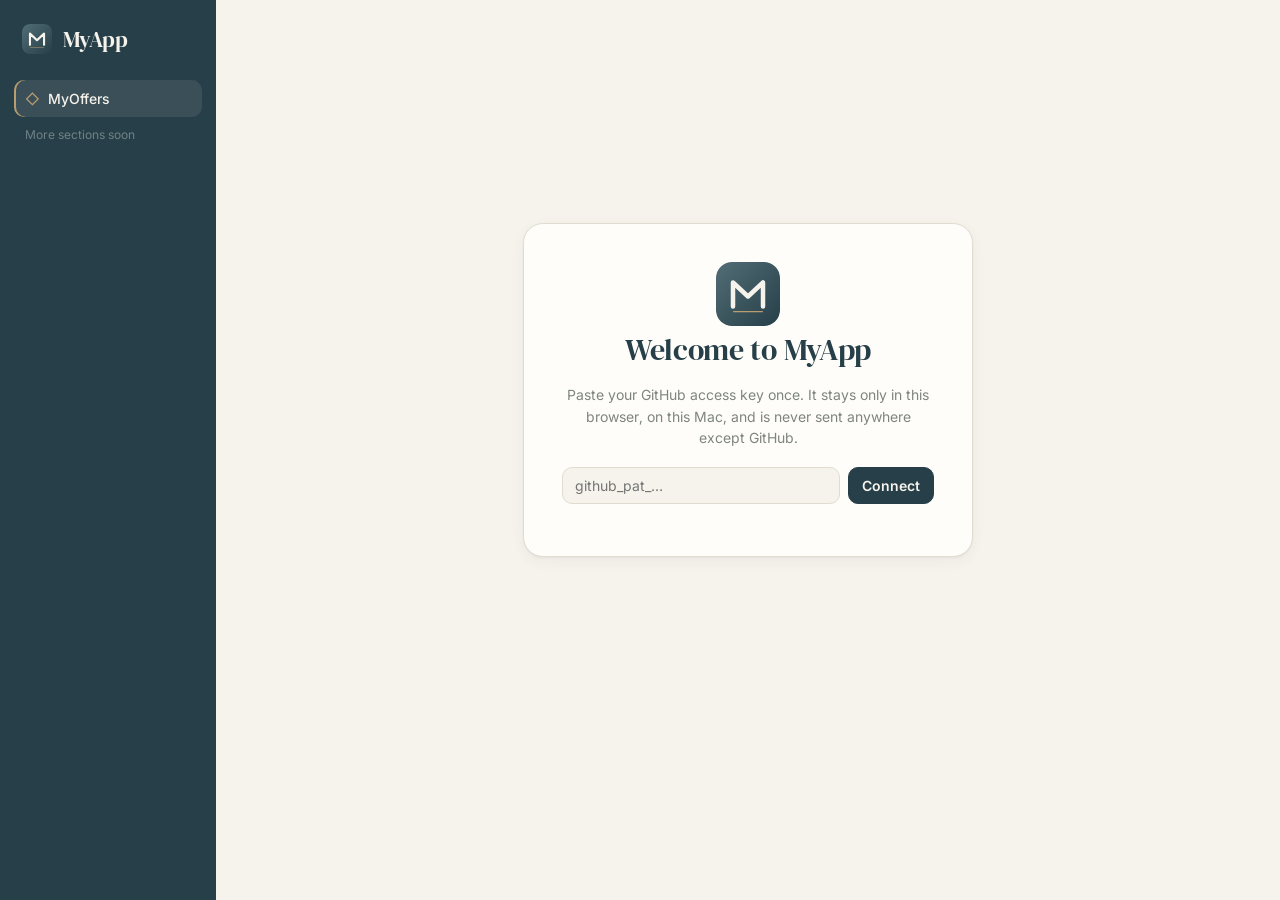
==== index.html @ 7c306710 "MyApp v1: MyOffers section (Coastal Quiet Luxury design, P1-P8 priorities, Action needed) Co-Authore" ====
<!DOCTYPE html>
<html lang="en">
<head>
  <meta charset="utf-8">
  <meta name="viewport" content="width=device-width, initial-scale=1">
  <title>MyApp</title>
  <meta name="robots" content="noindex, nofollow">
  <meta name="apple-mobile-web-app-title" content="MyApp">
  <meta name="theme-color" content="#263F48">
  <link rel="icon" href="icon.svg" type="image/svg+xml">
  <link rel="apple-touch-icon" href="icon-180.png">
  <link rel="manifest" href="manifest.webmanifest">
  <link rel="preconnect" href="https://fonts.googleapis.com">
  <link rel="preconnect" href="https://fonts.gstatic.com" crossorigin>
  <link href="https://fonts.googleapis.com/css2?family=DM+Serif+Display&family=Inter:wght@400;500;600;700&display=swap" rel="stylesheet">
  <link rel="stylesheet" href="css/app.css">
</head>
<body>
  <div id="app">
    <aside class="sidebar">
      <div class="brand"><img src="icon.svg" alt=""><span>MyApp</span></div>
      <nav>
        <a class="nav-item active" data-section="offers" href="#offers">
          <span class="nav-ico">◇</span><span>MyOffers</span><span class="nav-badge gold" id="nav-actions" title="Actions needed"></span><span class="nav-badge" id="nav-count" title="Offers to apply to"></span>
        </a>
        <div class="nav-soon">More sections soon</div>
      </nav>
      <div class="sidebar-foot">
        <button class="link" id="btn-disconnect" hidden>Disconnect</button>
      </div>
    </aside>

    <main id="main">
      <!-- Setup (first launch) -->
      <section id="setup" class="setup" hidden>
        <div class="setup-card">
          <img src="icon.svg" alt="" class="setup-icon">
          <h1>Welcome to MyApp</h1>
          <p>Paste your GitHub access key once. It stays only in this browser, on this Mac, and is never sent anywhere except GitHub.</p>
          <form id="setup-form">
            <input id="token" type="password" placeholder="github_pat_…" autocomplete="off" spellcheck="false" required>
            <button class="btn primary" type="submit">Connect</button>
          </form>
          <p class="error" id="setup-error"></p>
        </div>
      </section>

      <!-- MyOffers -->
      <section id="offers" hidden>
        <header class="page-head">
          <div>
            <h1>MyOffers</h1>
            <div class="freshness" id="freshness"></div>
          </div>
          <button class="btn ghost" id="btn-refresh" title="Reload the data">↻ Refresh</button>
        </header>
        <div id="banners"></div>
        <div id="actions"></div>

        <div class="toolbar">
          <div class="tabs" id="tabs"></div>
          <div class="filters">
            <input id="search" type="search" placeholder="Search firm or role…">
            <select id="market"><option value="">All locations</option></select>
            <label class="toggle"><input type="checkbox" id="top-only"> ★ Top firms</label>
          </div>
          <div class="bands" id="band-filter"></div>
        </div>

        <div id="list"></div>
      </section>
    </main>
  </div>

  <div id="tooltip" class="tooltip" role="tooltip" hidden></div>
  <div id="toast" class="toast" hidden></div>

  <dialog id="rename-dialog">
    <form method="dialog" id="rename-form">
      <h3>Edit entry</h3>
      <label>Firm<input id="rename-company"></label>
      <label>Role<input id="rename-title"></label>
      <div class="dialog-actions">
        <button class="btn ghost" value="cancel">Cancel</button>
        <button class="btn primary" value="save">Save</button>
      </div>
    </form>
  </dialog>

  <script src="js/github.js"></script>
  <script src="js/offers.js"></script>
  <script src="js/app.js"></script>
</body>
</html>
---- css/app.css ----
[hidden] { display: none !important; }

/* Coastal Quiet Luxury — Palette A: Limestone & Deep Ocean */
:root {
  --ivory: #F6F3EC; --limestone: #EAE5DB; --stone: #D4CABC; --greige: #A9A69B;
  --ocean: #526D75; --deep: #263F48; --gold: #B99C70;
  --bg: var(--ivory); --panel: #FFFDF9; --line: #E2DCD0; --fg: var(--deep); --muted: #7E8580;
  --side: var(--deep); --side-fg: #C9D2D0; --side-hi: #F6F3EC;
  --shadow: 0 1px 2px rgba(38,63,72,.05), 0 4px 14px rgba(38,63,72,.05);
  /* text ink by priority: the higher the priority, the darker */
  --ink-1: #14262D; --ink-2: #1E343C; --ink-3: #2C4650; --ink-4: #3A535C;
  --ink-5: #526D75; --ink-6: #67787B; --ink-7: #7A8582; --ink-8: #868C86;
  /* statuses (muted, natural) */
  --s-apply: var(--deep); --s-apply-bg: #E1E7E6;
  --s-applied: #5E7A69; --s-applied-bg: #E3E9E0;
  --s-action: #8A6A3B; --s-action-bg: #F2E8D6;
  --s-rej: #9A5B4B; --s-rej-bg: #F1E3DD;
  --s-off: #F6F3EC; --s-off-bg: var(--gold);
  --radius: 14px;
  --serif: "DM Serif Display", "Cormorant Garamond", Georgia, serif;
  font-family: "Inter", -apple-system, BlinkMacSystemFont, "Segoe UI", sans-serif;
  font-feature-settings: "tnum" 1;
}
@media (prefers-color-scheme: dark) {
  :root {
    --bg: #18262C; --panel: #1F3038; --line: #2E424A; --fg: #EAE5DB; --muted: #9AA39F; --side: #111D22;
    --ink-1: #F6F3EC; --ink-2: #EAE5DB; --ink-3: #D9D3C7; --ink-4: #C8C2B6; --ink-5: #B3AFA5; --ink-6: #9EA19A; --ink-7: #8E918B; --ink-8: #80847E;
    --s-apply: #EAE5DB; --s-apply-bg: #2E4750; --s-applied-bg: #2C3D33; --s-applied: #A9C2AE;
    --s-action-bg: #43382A; --s-action: #D9BE91; --s-rej-bg: #43302B; --s-rej: #D9A595;
    --shadow: 0 1px 2px rgba(0,0,0,.3);
  }
}
* { box-sizing: border-box; }
body { margin: 0; background: var(--bg); color: var(--fg); font-size: 14px; -webkit-font-smoothing: antialiased; }
#app { display: flex; min-height: 100vh; }

/* sidebar */
.sidebar { width: 216px; flex: none; background: var(--side); color: var(--side-fg); display: flex; flex-direction: column;
  padding: 22px 14px; position: sticky; top: 0; height: 100vh; }
.brand { display: flex; align-items: center; gap: 11px; color: var(--side-hi); font-family: var(--serif); font-size: 22px; padding: 2px 8px 26px; }
.brand img { width: 30px; height: 30px; border-radius: 8px; }
.nav-item { display: flex; align-items: center; gap: 8px; padding: 10px 11px; border-radius: 10px; color: var(--side-fg); text-decoration: none; font-weight: 500; }
.nav-item > span:nth-child(2) { margin-right: auto; }
.nav-item.active { background: rgba(246,243,236,.09); color: var(--side-hi); box-shadow: inset 2px 0 0 var(--gold); }
.nav-ico { color: var(--gold); }
.nav-badge { background: rgba(246,243,236,.16); color: var(--side-hi); font-size: 11px; font-weight: 700; border-radius: 10px; padding: 1px 7px; }
.nav-badge.gold { background: var(--gold); color: var(--deep); }
.nav-badge:empty { display: none; }
.nav-soon { padding: 10px 11px; font-size: 12px; opacity: .45; }
.sidebar-foot { margin-top: auto; padding: 8px; }
.link { background: none; border: 0; color: var(--side-fg); opacity: .6; cursor: pointer; font: inherit; font-size: 12px; padding: 0; }
.link:hover { opacity: 1; }

/* main */
main { flex: 1; min-width: 0; padding: 30px 40px 70px; }
.page-head { display: flex; align-items: flex-start; justify-content: space-between; margin-bottom: 8px; }
h1 { font-family: var(--serif); font-weight: 400; font-size: 34px; margin: 0 0 4px; letter-spacing: -.01em; color: var(--fg); }
.freshness { color: var(--muted); font-size: 13px; }
.freshness.stale { color: var(--s-rej); font-weight: 600; }
.banner { border-radius: 12px; padding: 11px 15px; margin: 10px 0; font-weight: 500; }
.banner.red { background: var(--s-rej-bg); color: var(--s-rej); }
.banner.amber { background: var(--s-action-bg); color: var(--s-action); }

.btn { display: inline-flex; align-items: center; gap: 6px; border-radius: 10px; padding: 7px 13px; font: inherit; font-weight: 600;
  border: 1px solid var(--line); background: var(--panel); color: var(--fg); cursor: pointer; text-decoration: none; white-space: nowrap; }
.btn:hover { border-color: var(--ocean); }
.btn.primary { background: var(--deep); border-color: var(--deep); color: var(--ivory); }
.btn.ghost { background: transparent; }
.btn.open { padding: 6px 12px; font-size: 12.5px; background: var(--ocean); border-color: var(--ocean); color: var(--ivory); }
.btn.open:hover { background: var(--deep); }

/* actions */
.actions-head, .band-head { font-family: var(--serif); font-weight: 400; display: flex; align-items: baseline; gap: 10px; }
.actions-head { font-size: 22px; margin: 18px 0 10px; color: var(--s-action); }
.actions-grid { display: grid; grid-template-columns: repeat(auto-fill, minmax(300px, 1fr)); gap: 12px; margin-bottom: 8px; }
.action { background: var(--panel); border: 1px solid var(--gold); border-radius: var(--radius); padding: 15px 16px; box-shadow: var(--shadow);
  display: flex; flex-direction: column; gap: 3px; }
.action-type { font-size: 11.5px; font-weight: 700; letter-spacing: .08em; text-transform: uppercase; color: var(--s-action); }
.action .company { font-size: 16px; color: var(--ink-1); }
.action .title { color: var(--ink-3); }
.deadline { margin-top: 8px; font-size: 12.5px; font-weight: 600; color: var(--ocean); }
.deadline.urgent { color: var(--s-rej); }
.deadline.none { color: var(--muted); font-weight: 500; }
.action-btns { display: flex; gap: 8px; margin-top: 12px; }

/* toolbar */
.toolbar { position: sticky; top: 0; z-index: 5; background: var(--bg); padding: 14px 0 12px; margin-bottom: 4px;
  display: grid; gap: 10px; border-bottom: 1px solid var(--line); }
.tabs { display: flex; gap: 6px; flex-wrap: wrap; }
.tab { border: 1px solid var(--line); background: var(--panel); color: var(--fg); border-radius: 999px; padding: 7px 15px;
  font: inherit; font-weight: 600; cursor: pointer; display: inline-flex; gap: 8px; align-items: center; }
.tab span { color: var(--muted); font-size: 12px; font-weight: 500; }
.tab.on { background: var(--deep); color: var(--ivory); border-color: var(--deep); }
.tab.on span { color: var(--stone); }
.filters { display: flex; gap: 8px; flex-wrap: wrap; align-items: center; }
.filters input[type=search], .filters select { font: inherit; padding: 7px 11px; border-radius: 10px; border: 1px solid var(--line);
  background: var(--panel); color: var(--fg); }
.filters input[type=search] { width: 260px; }
.toggle { display: inline-flex; gap: 6px; align-items: center; color: var(--muted); font-weight: 500; cursor: pointer; }
.toggle input { accent-color: var(--gold); }
.bands { display: flex; gap: 6px; flex-wrap: wrap; }
.band-chip { font: inherit; font-size: 12px; font-weight: 600; border-radius: 999px; padding: 4px 11px; cursor: pointer;
  border: 1px solid var(--line); background: transparent; color: var(--muted); }
.band-chip i { font-style: normal; opacity: .7; font-weight: 500; margin-left: 3px; }
.band-chip.on { background: var(--deep); border-color: var(--deep); color: var(--ivory); }

/* list */
.band-head { font-size: 21px; margin: 28px 0 12px; color: var(--fg); }
.band-head .range { font-family: Inter, sans-serif; font-size: 12px; color: var(--gold); font-weight: 700; letter-spacing: .04em; }
.band-head .count, .actions-head .count { font-family: Inter, sans-serif; color: var(--muted); font-weight: 500; font-size: 13px; }
.grid { display: grid; grid-template-columns: repeat(auto-fill, minmax(330px, 1fr)); gap: 12px; }
.empty { color: var(--muted); padding: 40px 0; text-align: center; }
.empty.error { color: var(--s-rej); }

.card { --ink: var(--ink-5); background: var(--panel); border: 1px solid var(--line); border-radius: var(--radius); box-shadow: var(--shadow);
  padding: 15px 16px 13px; display: flex; flex-direction: column; gap: 3px; transition: transform .15s ease, box-shadow .15s ease; }
.card:hover { transform: translateY(-1px); box-shadow: 0 6px 20px rgba(38,63,72,.09); }
.card.st-rejected-card, .card.st-na-card, .card.st-closed-card { opacity: .6; }
.card-top { display: flex; align-items: center; gap: 7px; margin-bottom: 5px; min-height: 22px; }
.prio { font-size: 11.5px; font-weight: 700; border-radius: 7px; padding: 2px 8px; letter-spacing: .03em; }
.tag { font-size: 11.5px; font-weight: 600; color: var(--muted); border-radius: 7px; padding: 2px 6px; }
.tag.star { color: var(--gold); padding-left: 0; }
.tag.new { background: var(--s-apply-bg); color: var(--fg); }
.tag.review { background: var(--s-action-bg); color: var(--s-action); }
.icon-btn { margin-left: auto; background: none; border: 0; color: var(--muted); cursor: pointer; font-size: 14px; opacity: 0; padding: 2px 4px; }
.card:hover .icon-btn { opacity: .8; }

.company { font-weight: 700; font-size: 15.5px; letter-spacing: -.005em; }
.title { font-size: 13.5px; line-height: 1.4; }
.meta { color: var(--muted); font-size: 12.5px; margin-top: 2px; }
.card-bottom { display: flex; align-items: center; gap: 7px; margin-top: 12px; flex-wrap: wrap; }
.spacer { flex: 1; }
.via { color: var(--muted); font-size: 11.5px; }

.status-pill { font: inherit; font-size: 12px; font-weight: 700; border: 0; border-radius: 999px; padding: 4px 24px 4px 11px;
  cursor: pointer; appearance: none; -webkit-appearance: none;
  background-image: linear-gradient(45deg, transparent 50%, currentColor 50%), linear-gradient(135deg, currentColor 50%, transparent 50%);
  background-position: calc(100% - 13px) 52%, calc(100% - 9px) 52%; background-size: 4px 4px; background-repeat: no-repeat; }
.status-pill:focus { outline: 2px solid color-mix(in srgb, currentColor 35%, transparent); }
.status-pill option { color: #263F48; background: #FFFDF9; font-weight: 500; }
.st-apply { background-color: var(--s-apply-bg); color: var(--s-apply); }
.st-applied { background-color: var(--s-applied-bg); color: var(--s-applied); }
.st-test, .st-interview { background-color: var(--s-action-bg); color: var(--s-action); }
.st-offer { background-color: var(--s-off-bg); color: var(--s-off); }
.st-rejected { background-color: var(--s-rej-bg); color: var(--s-rej); }
.st-na, .st-closed { background-color: var(--limestone); color: var(--muted); }
@media (prefers-color-scheme: dark) { .st-na, .st-closed { background-color: #2E424A; } }
.info { width: 17px; height: 17px; border-radius: 50%; border: 1px solid var(--greige); color: var(--greige); font-size: 10.5px;
  font-weight: 700; display: inline-flex; align-items: center; justify-content: center; cursor: help; }
.info:hover, .info:focus { outline: none; color: var(--fg); border-color: var(--fg); }

.tooltip { position: absolute; z-index: 50; max-width: 300px; background: #263F48; color: #F6F3EC; border-radius: 10px;
  padding: 10px 12px; font-size: 12.5px; line-height: 1.45; box-shadow: 0 10px 28px rgba(20,38,45,.25); pointer-events: none; }
.tip-row + .tip-row { margin-top: 3px; }
.tip-row b { color: #B99C70; font-weight: 600; }
.tip-row.warn { color: #E2C79B; }
.tip-row.muted { color: #D4CABC; opacity: .8; }
.toast { position: fixed; bottom: 24px; left: 50%; transform: translateX(-50%); background: #263F48; color: #F6F3EC; padding: 9px 18px;
  border-radius: 999px; font-weight: 600; box-shadow: 0 10px 28px rgba(20,38,45,.25); z-index: 60; }
.toast.bad { background: #9A5B4B; }

/* setup */
.setup { display: grid; place-items: center; min-height: 80vh; }
.setup-card { background: var(--panel); border: 1px solid var(--line); border-radius: 20px; padding: 38px; max-width: 450px; text-align: center; box-shadow: var(--shadow); }
.setup-card h1 { font-size: 30px; }
.setup-icon { width: 64px; height: 64px; border-radius: 16px; }
.setup-card p { color: var(--muted); line-height: 1.55; }
.setup-card form { display: flex; gap: 8px; margin-top: 18px; }
.setup-card input { flex: 1; font: inherit; padding: 9px 12px; border-radius: 10px; border: 1px solid var(--line); background: var(--bg); color: var(--fg); }
.error { color: var(--s-rej) !important; }

dialog { border: 1px solid var(--line); border-radius: 16px; background: var(--panel); color: var(--fg); padding: 22px; width: 390px; }
dialog::backdrop { background: rgba(38,63,72,.35); }
dialog h3 { font-family: var(--serif); font-weight: 400; font-size: 22px; margin: 0 0 14px; }
dialog label { display: grid; gap: 4px; font-size: 12px; color: var(--muted); margin-bottom: 10px; }
dialog input { font: inherit; padding: 8px 11px; border-radius: 10px; border: 1px solid var(--line); background: var(--bg); color: var(--fg); }
.dialog-actions { display: flex; justify-content: flex-end; gap: 8px; }

@media (max-width: 760px) {
  .sidebar { display: none; }
  main { padding: 18px; }
  .filters input[type=search] { width: 100%; }
}

/* ================= Priority theme =================
   Chip: colour gradient violet → red → orange → yellow (P1 → P6), muted stone for P7-P8.
   Card background: the higher the priority, the deeper the ocean blue. */
.prio { color: #fff; text-shadow: 0 1px 1px rgba(0,0,0,.18); box-shadow: 0 1px 3px rgba(0,0,0,.18); min-width: 30px; text-align: center; }
.prio.lvl-1 { background: linear-gradient(90deg, #5B2A8E, #8E2F94); }
.prio.lvl-2 { background: linear-gradient(90deg, #8E2F94, #C2346A); }
.prio.lvl-3 { background: linear-gradient(90deg, #C2346A, #E2513A); }
.prio.lvl-4 { background: linear-gradient(90deg, #E2513A, #EF8530); }
.prio.lvl-5 { background: linear-gradient(90deg, #EF8530, #F4B13A); color: #fff; }
.prio.lvl-6 { background: linear-gradient(90deg, #F4B13A, #F2D35C); color: #5A4512; text-shadow: none; }
.prio.lvl-7, .prio.lvl-8 { background: linear-gradient(135deg, #C9C1B3, #DDD6CA); color: #5E5A52; text-shadow: none; box-shadow: none; }

.card { --c-bg: var(--panel); --c-fg: var(--deep); --c-sub: #3A535C; --c-muted: var(--muted); --c-line: var(--line);
  --c-chip: rgba(38,63,72,.07); --c-btn-bg: var(--ocean); --c-btn-fg: var(--ivory);
  background: var(--c-bg); border-color: var(--c-line); color: var(--c-fg); }
.card.lvl-1 { --c-bg: linear-gradient(150deg, #2A4651 0%, #35545F 100%); }
.card.lvl-2 { --c-bg: linear-gradient(150deg, #3F5E6A 0%, #4C6C78 100%); }
.card.lvl-3 { --c-bg: linear-gradient(150deg, #5B7B86 0%, #698994 100%); }
.card.lvl-4 { --c-bg: linear-gradient(150deg, #A4BAC0 0%, #B3C6CB 100%); }
.card.lvl-5 { --c-bg: linear-gradient(150deg, #CAD7DA 0%, #D5E0E2 100%); }
.card.lvl-6 { --c-bg: linear-gradient(150deg, #E2E9EA 0%, #EAF0F0 100%); }
.card.lvl-7 { --c-bg: #FFFFFF; }
.card.lvl-8 { --c-bg: #FFFFFF; }
/* dark cards (P1-P4): light text and inverted controls */
.card.lvl-1, .card.lvl-2, .card.lvl-3 {
  --c-fg: #F6F3EC; --c-sub: #DCE3E2; --c-muted: #A9BCC0; --c-line: transparent; --c-chip: rgba(246,243,236,.12);
  --c-btn-bg: #F6F3EC; --c-btn-fg: #263F48; }
.card.lvl-3 { --c-muted: #E6ECEC; --c-sub: #F6F3EC; }
.card { background: var(--c-bg); }
.card .company { color: var(--c-fg); }
.card .title { color: var(--c-sub); }
.card .meta, .card .via { color: var(--c-muted); }
.card .tag { color: var(--c-muted); }
.card .tag.new { background: var(--c-chip); color: var(--c-fg); }
.card .tag.star { color: #8A6A3B; }
.card.lvl-1 .tag.star, .card.lvl-2 .tag.star, .card.lvl-3 .tag.star { color: #EBD3A6; }
.card .icon-btn { color: var(--c-muted); }
.card .info { color: var(--c-muted); border-color: var(--c-muted); }
.card .info:hover, .card .info:focus { color: var(--c-fg); border-color: var(--c-fg); }
.card .btn.open { background: var(--c-btn-bg); border-color: var(--c-btn-bg); color: var(--c-btn-fg); }
.card .btn.open:hover { filter: brightness(1.08); }
.card.lvl-1:hover, .card.lvl-2:hover { box-shadow: 0 8px 24px rgba(38,63,72,.28); }
/* status pill on dark cards: same hue, readable */
.card.lvl-1 .status-pill, .card.lvl-2 .status-pill, .card.lvl-3 .status-pill { box-shadow: 0 0 0 1px rgba(246,243,236,.25); }
.card.lvl-1 .st-apply, .card.lvl-2 .st-apply, .card.lvl-3 .st-apply { background-color: rgba(246,243,236,.14); color: #F6F3EC; }

/* ================= Alignment =================
   Same structure on every card: top row, firm, role (max 2 lines), meta (1 line), and the action row pinned to the bottom. */
.grid { align-items: stretch; }
.card { min-height: 196px; }
.card .title { display: -webkit-box; -webkit-line-clamp: 2; -webkit-box-orient: vertical; overflow: hidden; min-height: 2.8em; }
.card .meta { white-space: nowrap; overflow: hidden; text-overflow: ellipsis; }
.card .company { white-space: nowrap; overflow: hidden; text-overflow: ellipsis; }
.card-bottom { margin-top: auto; padding-top: 12px; flex-wrap: nowrap; display: grid; grid-template-columns: auto auto 1fr auto; align-items: center; gap: 8px; }
.card-bottom .status-pill { width: 128px; }
.card-bottom .right { display: flex; align-items: center; gap: 8px; justify-self: end; }
.card-bottom .btn.open { width: 118px; justify-content: center; }
.card-bottom .via { white-space: nowrap; }
.card.lvl-4 { --c-muted: #4C6168; --c-sub: #263F48; }
.card.lvl-4 .st-apply, .card.lvl-5 .st-apply, .card.lvl-6 .st-apply, .card.lvl-7 .st-apply { background-color: rgba(255,253,249,.75); }
.card.lvl-4 .info, .card.lvl-5 .info { color: #4C6168; border-color: #4C6168; }
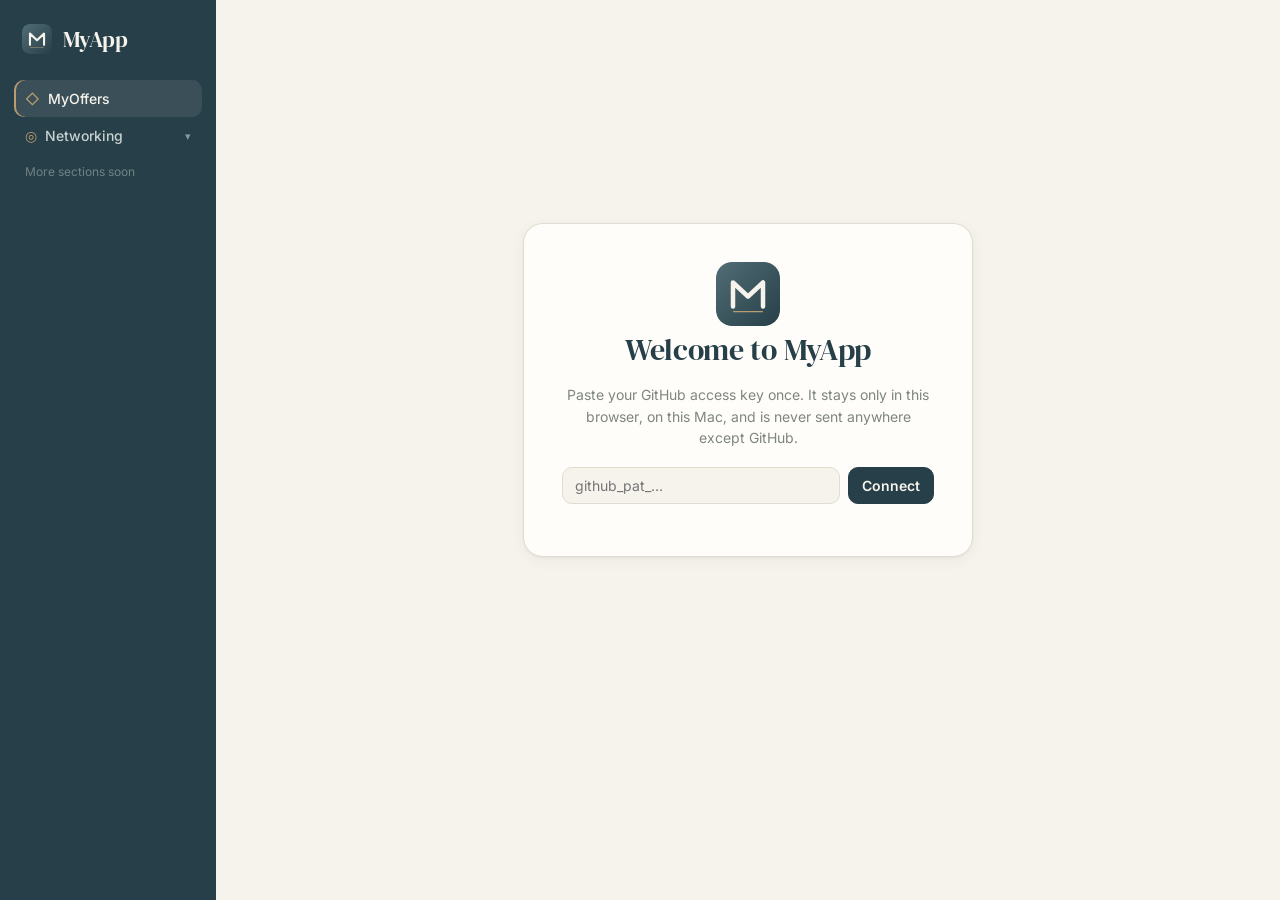
==== commit 92bbca74: "Networking section: folder with one page per step, person sheet Co-Authored-By: Claude Opus 5.5 <nor" ====
--- a/index.html
+++ b/index.html
@@ -23,6 +23,19 @@
         <a class="nav-item active" data-section="offers" href="#offers">
           <span class="nav-ico">◇</span><span>MyOffers</span><span class="nav-badge gold" id="nav-actions" title="Actions needed"></span><span class="nav-badge" id="nav-count" title="Offers to apply to"></span>
         </a>
+        <a class="nav-item nav-folder" data-section="networking" href="#networking/today">
+          <span class="nav-ico">◎</span><span>Networking</span><span class="nav-caret">▾</span>
+        </a>
+        <div class="nav-sub" id="nav-sub">
+          <a href="#networking/today" data-page="today">Today</a>
+          <a href="#networking/firms" data-page="firms">Firms</a>
+          <a href="#networking/requests" data-page="requests">Requests<span class="nav-badge" id="nb-requests"></span></a>
+          <a href="#networking/messages" data-page="messages">Messages<span class="nav-badge" id="nb-messages"></span></a>
+          <a href="#networking/replies" data-page="replies">Replies<span class="nav-badge gold" id="nb-replies"></span></a>
+          <a href="#networking/calls" data-page="calls">Calls<span class="nav-badge" id="nb-calls"></span></a>
+          <a href="#networking/followup" data-page="followup">Follow-up<span class="nav-badge gold" id="nb-followup"></span></a>
+          <a href="#networking/network" data-page="network">Network</a>
+        </div>
         <div class="nav-soon">More sections soon</div>
       </nav>
       <div class="sidebar-foot">
@@ -43,6 +56,15 @@
           </form>
           <p class="error" id="setup-error"></p>
         </div>
+      </section>
+
+      <!-- Networking -->
+      <section id="networking" hidden>
+        <header class="page-head">
+          <div><h1 id="net-title">Today</h1><div class="freshness" id="net-fresh"></div></div>
+          <div class="head-right"><input id="net-search" type="search" placeholder="Search…"><button class="btn ghost" id="btn-net-refresh">↻ Refresh</button></div>
+        </header>
+        <div id="net-body"></div>
       </section>
 
       <!-- MyOffers -->
@@ -72,6 +94,7 @@
     </main>
   </div>
 
+  <div id="person-wrap" class="person-wrap" hidden><aside id="person" class="person"></aside></div>
   <div id="tooltip" class="tooltip" role="tooltip" hidden></div>
   <div id="toast" class="toast" hidden></div>
 
@@ -89,6 +112,7 @@
 
   <script src="js/github.js"></script>
   <script src="js/offers.js"></script>
+  <script src="js/networking.js"></script>
   <script src="js/app.js"></script>
 </body>
 </html>
--- a/css/app.css
+++ b/css/app.css
@@ -243,3 +243,124 @@
 .card.lvl-4 { --c-muted: #4C6168; --c-sub: #263F48; }
 .card.lvl-4 .st-apply, .card.lvl-5 .st-apply, .card.lvl-6 .st-apply, .card.lvl-7 .st-apply { background-color: rgba(255,253,249,.75); }
 .card.lvl-4 .info, .card.lvl-5 .info { color: #4C6168; border-color: #4C6168; }
+
+/* Action cards: same structure everywhere, deadline + buttons pinned to the bottom */
+.actions-grid { align-items: stretch; }
+.action .title { display: -webkit-box; -webkit-line-clamp: 2; -webkit-box-orient: vertical; overflow: hidden; min-height: 2.8em; }
+.action .company { white-space: nowrap; overflow: hidden; text-overflow: ellipsis; }
+.action .deadline { margin-top: auto; padding-top: 10px; }
+.action-btns .btn { min-width: 116px; justify-content: center; }
+
+/* Filter row: identical heights and look in Safari (native controls reset) */
+.filters { align-items: center; }
+.filters input[type=search], .filters select {
+  -webkit-appearance: none; appearance: none; height: 38px; line-height: 20px; padding: 8px 12px; margin: 0;
+  border-radius: 10px; font-size: 14px; box-sizing: border-box; vertical-align: middle; }
+.filters input[type=search]::-webkit-search-decoration { -webkit-appearance: none; }
+.filters select { padding-right: 32px; min-width: 190px; cursor: pointer;
+  background-image: linear-gradient(45deg, transparent 50%, var(--muted) 50%), linear-gradient(135deg, var(--muted) 50%, transparent 50%);
+  background-position: calc(100% - 17px) 52%, calc(100% - 12px) 52%; background-size: 5px 5px; background-repeat: no-repeat; }
+.toggle { height: 38px; padding: 0 12px; border: 1px solid var(--line); border-radius: 10px; background: var(--panel); box-sizing: border-box; }
+.toggle input { -webkit-appearance: none; appearance: none; width: 16px; height: 16px; margin: 0; border: 1.5px solid var(--greige);
+  border-radius: 4px; display: inline-grid; place-content: center; cursor: pointer; }
+.toggle input:checked { background: var(--gold); border-color: var(--gold); }
+.toggle input:checked::after { content: "✓"; color: #fff; font-size: 11px; font-weight: 700; line-height: 1; }
+.toggle:has(input:checked) { border-color: var(--gold); color: var(--fg); }
+
+/* ================= Networking ================= */
+.net-toolbar { grid-template-columns: auto 1fr; align-items: center; }
+.net-toolbar .filters { justify-content: flex-end; }
+.kpis { display: grid; grid-template-columns: 1.6fr repeat(4, 1fr); gap: 12px; margin: 18px 0 16px; }
+.kpi { background: var(--panel); border: 1px solid var(--line); border-radius: var(--radius); padding: 14px 16px; box-shadow: var(--shadow); }
+.kpi-label { font-size: 11.5px; font-weight: 700; letter-spacing: .06em; text-transform: uppercase; color: var(--muted); }
+.kpi-val { font-family: var(--serif); font-size: 30px; color: var(--fg); margin-top: 4px; }
+.kpi-val span { font-family: Inter, sans-serif; font-size: 13px; color: var(--muted); margin-left: 6px; }
+.kpi-sub { font-size: 12px; color: var(--ocean); font-weight: 600; margin-top: 6px; }
+.gauge { height: 6px; background: var(--limestone); border-radius: 99px; margin-top: 8px; overflow: hidden; }
+.gauge i { display: block; height: 100%; background: linear-gradient(90deg, #526D75, #263F48); border-radius: 99px; }
+.gauge i.hot { background: linear-gradient(90deg, #E2513A, #C2346A); }
+.net-grid { display: grid; grid-template-columns: minmax(0, 1.25fr) minmax(0, 1fr); gap: 14px; align-items: start; width: 100%; }
+.net-col { display: grid; gap: 14px; min-width: 0; }
+.net-card { min-width: 0; overflow: hidden; background: var(--panel); border: 1px solid var(--line); border-radius: var(--radius); padding: 16px 18px; box-shadow: var(--shadow); }
+.net-card h3 { font-family: var(--serif); font-weight: 400; font-size: 20px; margin: 0 0 8px; display: flex; align-items: baseline; gap: 10px; }
+.net-card h3 .count { font-family: Inter, sans-serif; font-size: 12.5px; color: var(--muted); font-weight: 500; }
+.sub-head { font-size: 11.5px; font-weight: 700; letter-spacing: .06em; text-transform: uppercase; color: var(--gold); margin: 14px 0 2px; }
+.row { display: flex; align-items: center; gap: 12px; padding: 9px 0; border-top: 1px solid var(--line); }
+.row:first-of-type { border-top: 0; }
+.row-main { flex: 1; min-width: 0; }
+.row-title { font-weight: 650; font-size: 14px; color: var(--fg); white-space: nowrap; overflow: hidden; text-overflow: ellipsis; }
+.row-sub { font-size: 12.5px; color: var(--muted); line-height: 1.4; }
+.row-side { display: flex; align-items: center; gap: 8px; flex: none; }
+.row.old { opacity: .7; }
+.muted { color: var(--muted); font-weight: 500; }
+.small { font-size: 12px; }
+.late { font-size: 11.5px; font-weight: 700; color: var(--s-rej); background: var(--s-rej-bg); border-radius: 99px; padding: 2px 8px; }
+.due { font-size: 11.5px; font-weight: 700; color: var(--s-action); background: var(--s-action-bg); border-radius: 99px; padding: 2px 8px; }
+.btn.mini { padding: 4px 10px; font-size: 12px; border-radius: 8px; min-width: 74px; justify-content: center; }
+.btn.mini:not(.ghost) { background: var(--deep); border-color: var(--deep); color: var(--ivory); }
+.hint { overflow-wrap: anywhere; font-size: 12.5px; color: var(--muted); margin-bottom: 6px; }
+.empty-s { color: var(--muted); font-size: 13px; padding: 8px 0; }
+.link-btn { background: none; border: 0; color: var(--ocean); font: inherit; font-size: 12.5px; font-weight: 600; cursor: pointer; padding: 10px 0 2px; }
+.board { display: grid; grid-auto-flow: column; grid-auto-columns: minmax(210px, 1fr); gap: 10px; overflow-x: auto; padding: 16px 0 8px; }
+.lane { background: var(--limestone); border-radius: var(--radius); padding: 10px; min-height: 200px; }
+.lane-head { font-size: 12px; font-weight: 700; letter-spacing: .05em; text-transform: uppercase; color: var(--deep); display: flex; justify-content: space-between; padding: 2px 4px 8px; }
+.lane-head span { color: var(--muted); }
+.pcard { background: var(--panel); border-radius: 10px; padding: 9px 11px; margin-bottom: 8px; box-shadow: var(--shadow); }
+.pcard-foot { font-size: 11.5px; color: var(--muted); margin-top: 4px; }
+.ftable { width: 100%; border-collapse: collapse; margin-top: 14px; background: var(--panel); border-radius: var(--radius); overflow: hidden; box-shadow: var(--shadow); }
+.ftable th { text-align: left; font-size: 11.5px; letter-spacing: .05em; text-transform: uppercase; color: var(--muted); padding: 10px 12px; border-bottom: 1px solid var(--line); }
+.ftable td { padding: 9px 12px; border-bottom: 1px solid var(--line); font-size: 13px; }
+.ftable td.b { font-weight: 650; }
+.ftable a { color: var(--ocean); font-weight: 600; text-decoration: none; }
+.fstat { font-size: 11.5px; font-weight: 600; color: var(--muted); }
+.fstat.on { color: var(--s-applied); }
+@media (max-width: 1100px) { .net-grid { grid-template-columns: minmax(0, 1fr); } .kpis { grid-template-columns: repeat(3, 1fr); } }
+
+/* Networking folder in the sidebar */
+.nav-caret { margin-left: auto; font-size: 11px; opacity: .6; }
+.nav-sub { display: none; flex-direction: column; margin: 2px 0 6px 22px; border-left: 1px solid rgba(246,243,236,.15); }
+.nav-sub.open { display: flex; }
+.nav-sub a { display: flex; align-items: center; justify-content: space-between; padding: 6px 10px 6px 14px; color: var(--side-fg); text-decoration: none; font-size: 13.5px; border-radius: 0 8px 8px 0; }
+.nav-sub a:hover { color: var(--side-hi); }
+.nav-sub a.active { color: var(--side-hi); font-weight: 600; background: rgba(246,243,236,.07); box-shadow: inset 2px 0 0 var(--gold); }
+.nav-sub .nav-badge { margin-left: 8px; }
+.nav-folder.active { box-shadow: none; }
+/* pages */
+.head-right { display: flex; gap: 8px; align-items: center; }
+.head-right input { -webkit-appearance: none; appearance: none; height: 38px; padding: 8px 12px; border-radius: 10px; border: 1px solid var(--line); background: var(--panel); color: var(--fg); font: inherit; width: 240px; }
+.page-intro { color: var(--muted); font-size: 13.5px; margin: 4px 0 16px; max-width: 760px; }
+.kpis.three { grid-template-columns: repeat(3, 1fr); }
+.step { display: grid; grid-template-columns: 34px 120px 1fr auto; align-items: center; gap: 10px; padding: 12px 4px; border-top: 1px solid var(--line); text-decoration: none; color: var(--fg); }
+.step:first-of-type { border-top: 0; }
+.step:hover .step-go { color: var(--deep); }
+.step-n { width: 26px; height: 26px; border-radius: 50%; background: var(--deep); color: var(--ivory); display: grid; place-content: center; font-size: 12px; font-weight: 700; }
+.step-name { font-weight: 700; }
+.step-text { color: var(--ocean); font-size: 13.5px; }
+.step-go { color: var(--muted); font-size: 12.5px; font-weight: 600; }
+.step.quiet { opacity: .55; }
+.step.quiet .step-n { background: var(--greige); }
+.hint.center { text-align: center; margin-top: 12px; }
+.soon { font-size: 11.5px; font-weight: 600; color: var(--ocean); background: var(--s-apply-bg); border-radius: 99px; padding: 2px 8px; white-space: nowrap; }
+.ok { font-size: 11.5px; font-weight: 600; color: var(--s-applied); }
+.stage-chip { font-size: 11px; color: var(--muted); background: var(--limestone); border-radius: 6px; padding: 1px 6px; }
+.note { color: var(--ink-4); font-style: italic; }
+.ital { font-style: italic; }
+.pname { color: var(--fg); cursor: pointer; text-decoration: none; border-bottom: 1px dotted var(--greige); }
+.pname:hover { border-bottom-color: var(--deep); }
+.seg { display: flex; gap: 6px; flex-wrap: wrap; margin: 4px 0 6px; }
+.seg-b { font: inherit; font-size: 12px; font-weight: 600; border: 1px solid var(--line); background: transparent; color: var(--muted); border-radius: 99px; padding: 4px 10px; cursor: pointer; }
+.seg-b span { opacity: .7; margin-left: 2px; }
+.seg-b.on { background: var(--deep); border-color: var(--deep); color: var(--ivory); }
+/* person sheet */
+.person-wrap { position: fixed; inset: 0; background: rgba(38,63,72,.25); z-index: 70; display: flex; justify-content: flex-end; }
+.person { width: 420px; max-width: 92vw; height: 100%; background: var(--panel); box-shadow: -10px 0 40px rgba(20,38,45,.18); padding: 26px 26px 40px; overflow-y: auto; position: relative; }
+.pclose { position: absolute; top: 14px; right: 16px; border: 0; background: none; font-size: 24px; color: var(--muted); cursor: pointer; }
+.ptitle { font-family: var(--serif); font-size: 28px; color: var(--fg); }
+.psub { color: var(--muted); margin-top: 2px; }
+.pstage { display: inline-block; margin-top: 10px; font-size: 12px; font-weight: 700; color: var(--deep); background: var(--s-apply-bg); border-radius: 99px; padding: 3px 10px; }
+.pgrid { display: grid; grid-template-columns: 1fr 1fr; gap: 10px 14px; margin: 18px 0; }
+.pf span { display: block; font-size: 11px; text-transform: uppercase; letter-spacing: .05em; color: var(--muted); }
+.pf b { font-size: 13.5px; font-weight: 600; color: var(--fg); }
+.psec { font-size: 11.5px; font-weight: 700; letter-spacing: .06em; text-transform: uppercase; color: var(--gold); margin: 18px 0 6px; }
+.pnote { font-size: 13px; color: var(--fg); padding: 6px 0; border-top: 1px solid var(--line); line-height: 1.4; }
+.pbtns { margin-top: 18px; }
